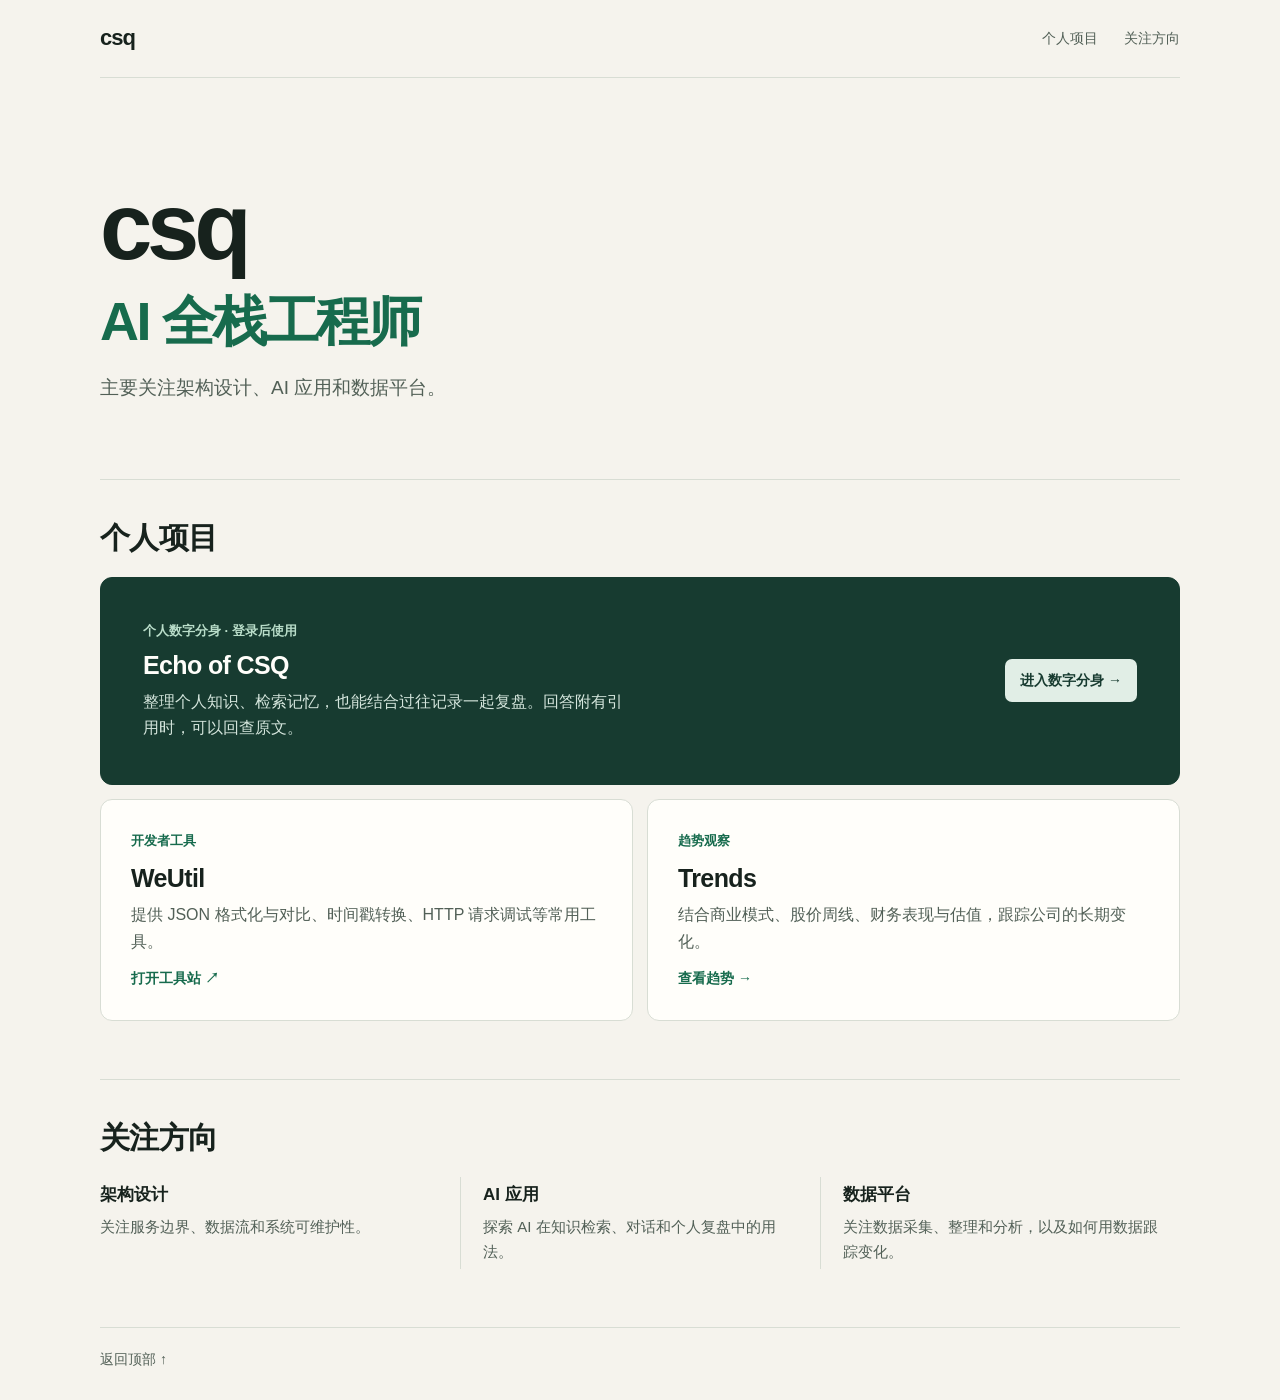
==== web/index.html @ 6b83859b "feat: redesign personal homepage and project navigation" ====
<!DOCTYPE html>
<html lang="zh-CN">
<head>
<meta charset="UTF-8">
<meta name="viewport" content="width=device-width, initial-scale=1">
<meta name="description" content="csq 的个人主页。AI 全栈工程师，主要关注架构设计、AI 应用和数据平台。">
<title>csq · AI 全栈工程师</title>
<link rel="canonical" href="https://iamcsq.top/">
<link rel="icon" type="image/png" sizes="64x64" href="/favicon.png">
<style>
:root {
  color-scheme: light;
  --background: #f5f3ed;
  --paper: #fffefa;
  --ink: #17221d;
  --muted: #526057;
  --border: #d8ddd4;
  --accent: #176b4d;
  --soft: #e1eee6;
  --featured: #173b30;
}
* { box-sizing: border-box; }
html { scroll-behavior: smooth; }
body {
  margin: 0;
  background: var(--background);
  color: var(--ink);
  font: 16px/1.65 -apple-system, BlinkMacSystemFont, "PingFang SC", "Microsoft YaHei", sans-serif;
  -webkit-font-smoothing: antialiased;
}
h1, h2, h3, p { margin: 0; }
a { color: inherit; }
a:focus-visible { outline: 3px solid #43856a; outline-offset: 4px; }
.wrap { width: min(1080px, calc(100% - 64px)); margin-inline: auto; }
.site-header {
  display: flex;
  justify-content: space-between;
  align-items: center;
  gap: 20px;
  min-height: 78px;
  border-bottom: 1px solid var(--border);
}
.wordmark {
  font-size: 22px;
  font-weight: 750;
  letter-spacing: -.045em;
  text-decoration: none;
}
.site-nav { display: flex; gap: 26px; }
.site-nav a, .footer a {
  color: var(--muted);
  font-size: 14px;
  text-decoration: none;
}
.site-nav a:hover, .footer a:hover { color: var(--accent); text-decoration: underline; }
.hero { padding: clamp(48px, 7.5vw, 98px) 0 clamp(44px, 6vw, 76px); }
.hero h1 {
  font-size: clamp(40px, 8vw, 94px);
  line-height: 1.12;
  font-weight: 750;
  letter-spacing: -.055em;
}
.hero h1 span {
  display: block;
  margin-top: 12px;
  color: var(--accent);
  font-size: clamp(26px, 4.9vw, 54px);
  letter-spacing: -.045em;
}
.intro {
  margin-top: 20px;
  max-width: 54ch;
  color: var(--muted);
  font-size: clamp(16px, 2vw, 19px);
}
.section {
  padding: 38px 0 58px;
  border-top: 1px solid var(--border);
  scroll-margin-top: 20px;
}
.section h2 {
  margin-bottom: 20px;
  font-size: clamp(23px, 3vw, 30px);
  line-height: 1.3;
  letter-spacing: -.025em;
}
.project-grid {
  display: grid;
  grid-template-columns: repeat(2, minmax(0, 1fr));
  gap: 14px;
  margin: 0;
  padding: 0;
  list-style: none;
}
.project-grid > li:first-child { grid-column: 1 / -1; }
.project {
  display: flex;
  flex-direction: column;
  align-items: flex-start;
  gap: 12px;
  height: 100%;
  padding: clamp(19px, 3vw, 30px);
  background: var(--paper);
  border: 1px solid var(--border);
  border-radius: 12px;
  text-decoration: none;
  transition: border-color .18s, background-color .18s;
}
.project:hover { border-color: #80a792; background: #f1f7f2; }
.project.featured {
  display: grid;
  grid-template-columns: minmax(0, 1fr) auto;
  align-items: center;
  gap: 20px 36px;
  padding: clamp(22px, 4vw, 42px);
  background: var(--featured);
  border-color: var(--featured);
  color: var(--paper);
}
.featured:hover { background: #214b3d; }
.project h3 {
  font-size: clamp(19px, 2.5vw, 25px);
  line-height: 1.25;
  letter-spacing: -.025em;
}
.project p { max-width: 54ch; margin-top: 8px; color: var(--muted); }
.featured p { color: #d4e5dc; }
.project-type { font-size: 13px; font-weight: 600; color: var(--accent); }
.featured .project-type { display: block; margin-bottom: 8px; color: #b9ddc9; }
.project-link { margin-top: auto; font-size: 14px; font-weight: 650; color: var(--accent); }
.project:hover .project-link { text-decoration: underline; text-underline-offset: 4px; }
.featured .project-link {
  margin: 0;
  padding: 10px 15px;
  border-radius: 7px;
  background: var(--soft);
  color: var(--featured);
  white-space: nowrap;
}
.focus-grid {
  display: grid;
  grid-template-columns: repeat(3, minmax(0, 1fr));
  margin: 0;
  padding: 0;
  list-style: none;
}
.focus-grid li { padding: 4px 22px; border-left: 1px solid var(--border); }
.focus-grid li:first-child { padding-left: 0; border-left: 0; }
.focus-grid h3 { font-size: 17px; font-weight: 650; }
.focus-grid p { margin-top: 6px; color: var(--muted); font-size: 15px; }
.footer { padding: 18px 0 28px; border-top: 1px solid var(--border); }
@media (max-width: 640px) {
  .wrap { width: calc(100% - 36px); }
  .site-header { min-height: 64px; }
  .site-nav { gap: 16px; }
  .section { padding: 28px 0 38px; }
  .project-grid, .project.featured, .focus-grid { grid-template-columns: 1fr; }
  .featured .project-link { justify-self: start; }
  .focus-grid li, .focus-grid li:first-child { padding: 12px 0; border-left: 0; }
  .focus-grid li + li { border-top: 1px solid var(--border); }
}
@media (prefers-reduced-motion: reduce) {
  html { scroll-behavior: auto; }
  .project { transition: none; }
}
</style>
</head>
<body id="top">
<div class="wrap">
  <header class="site-header">
    <a class="wordmark" href="/" aria-label="csq 的个人主页">csq</a>
    <nav class="site-nav" aria-label="主导航">
      <a href="#projects">个人项目</a>
      <a href="#focus">关注方向</a>
    </nav>
  </header>

  <main>
    <section class="hero" aria-labelledby="hero-title">
      <h1 id="hero-title">csq <span>AI 全栈工程师</span></h1>
      <p class="intro">主要关注架构设计、AI 应用和数据平台。</p>
    </section>

    <section class="section" id="projects" aria-labelledby="projects-title">
      <h2 id="projects-title">个人项目</h2>
      <ul class="project-grid">
        <li>
          <a class="project featured" href="/twin/">
            <div>
              <span class="project-type">个人数字分身 · 登录后使用</span>
              <h3>Echo of CSQ</h3>
              <p>整理个人知识、检索记忆，也能结合过往记录一起复盘。回答附有引用时，可以回查原文。</p>
            </div>
            <span class="project-link">进入数字分身 <span aria-hidden="true">→</span></span>
          </a>
        </li>
        <li>
          <a class="project" href="https://weutil.top/" target="_blank" rel="noopener noreferrer">
            <span class="project-type">开发者工具</span>
            <div>
              <h3>WeUtil</h3>
              <p>提供 JSON 格式化与对比、时间戳转换、HTTP 请求调试等常用工具。</p>
            </div>
            <span class="project-link">打开工具站 <span aria-hidden="true">↗</span></span>
          </a>
        </li>
        <li>
          <a class="project" href="/trends/">
            <span class="project-type">趋势观察</span>
            <div>
              <h3>Trends</h3>
              <p>结合商业模式、股价周线、财务表现与估值，跟踪公司的长期变化。</p>
            </div>
            <span class="project-link">查看趋势 <span aria-hidden="true">→</span></span>
          </a>
        </li>
      </ul>
    </section>

    <section class="section" id="focus" aria-labelledby="focus-title">
      <h2 id="focus-title">关注方向</h2>
      <ul class="focus-grid">
        <li>
          <h3>架构设计</h3>
          <p>关注服务边界、数据流和系统可维护性。</p>
        </li>
        <li>
          <h3>AI 应用</h3>
          <p>探索 AI 在知识检索、对话和个人复盘中的用法。</p>
        </li>
        <li>
          <h3>数据平台</h3>
          <p>关注数据采集、整理和分析，以及如何用数据跟踪变化。</p>
        </li>
      </ul>
    </section>
  </main>

  <footer class="footer">
    <a href="#top">返回顶部 <span aria-hidden="true">↑</span></a>
  </footer>
</div>
</body>
</html>
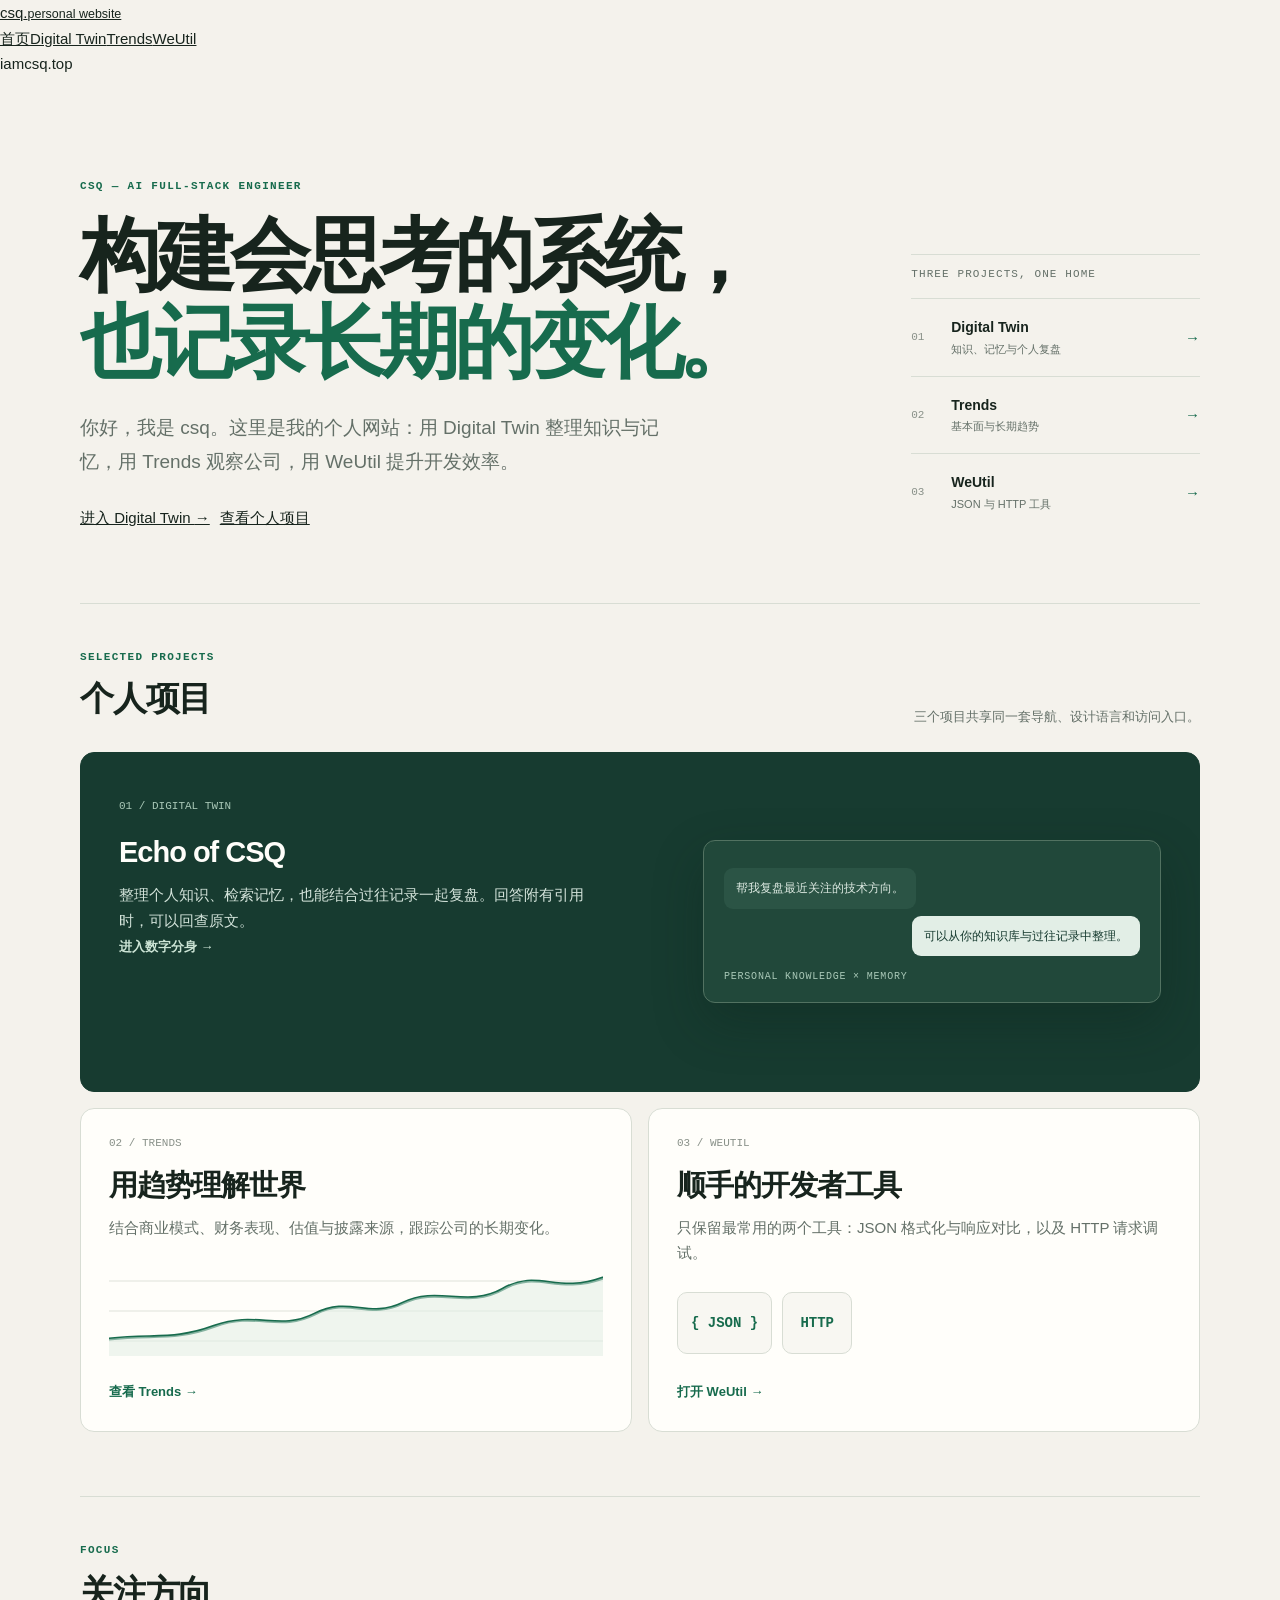
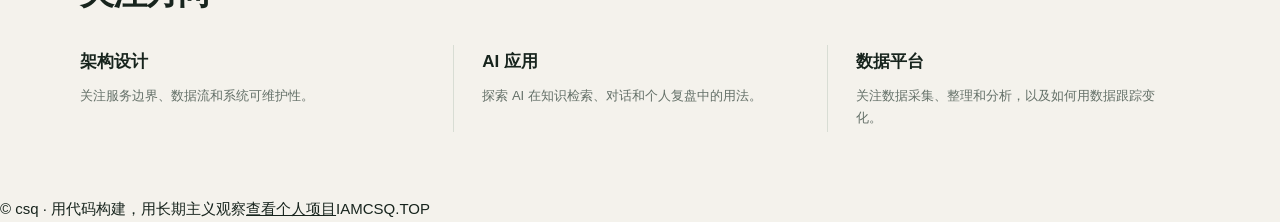
==== commit 8a14ceea: "feat: integrate personal portal and tool proxy" ====
--- a/web/index.html
+++ b/web/index.html
@@ -3,242 +3,66 @@
 <head>
 <meta charset="UTF-8">
 <meta name="viewport" content="width=device-width, initial-scale=1">
-<meta name="description" content="csq 的个人主页。AI 全栈工程师，主要关注架构设计、AI 应用和数据平台。">
+<meta name="description" content="csq 的个人网站。AI 全栈工程师，关注架构设计、AI 应用和数据平台；汇集 Digital Twin、Trends 与 WeUtil。">
 <title>csq · AI 全栈工程师</title>
 <link rel="canonical" href="https://iamcsq.top/">
 <link rel="icon" type="image/png" sizes="64x64" href="/favicon.png">
+<link rel="stylesheet" href="/assets/site.css">
 <style>
-:root {
-  color-scheme: light;
-  --background: #f5f3ed;
-  --paper: #fffefa;
-  --ink: #17221d;
-  --muted: #526057;
-  --border: #d8ddd4;
-  --accent: #176b4d;
-  --soft: #e1eee6;
-  --featured: #173b30;
-}
-* { box-sizing: border-box; }
-html { scroll-behavior: smooth; }
-body {
-  margin: 0;
-  background: var(--background);
-  color: var(--ink);
-  font: 16px/1.65 -apple-system, BlinkMacSystemFont, "PingFang SC", "Microsoft YaHei", sans-serif;
-  -webkit-font-smoothing: antialiased;
-}
-h1, h2, h3, p { margin: 0; }
-a { color: inherit; }
-a:focus-visible { outline: 3px solid #43856a; outline-offset: 4px; }
-.wrap { width: min(1080px, calc(100% - 64px)); margin-inline: auto; }
-.site-header {
-  display: flex;
-  justify-content: space-between;
-  align-items: center;
-  gap: 20px;
-  min-height: 78px;
-  border-bottom: 1px solid var(--border);
-}
-.wordmark {
-  font-size: 22px;
-  font-weight: 750;
-  letter-spacing: -.045em;
-  text-decoration: none;
-}
-.site-nav { display: flex; gap: 26px; }
-.site-nav a, .footer a {
-  color: var(--muted);
-  font-size: 14px;
-  text-decoration: none;
-}
-.site-nav a:hover, .footer a:hover { color: var(--accent); text-decoration: underline; }
-.hero { padding: clamp(48px, 7.5vw, 98px) 0 clamp(44px, 6vw, 76px); }
-.hero h1 {
-  font-size: clamp(40px, 8vw, 94px);
-  line-height: 1.12;
-  font-weight: 750;
-  letter-spacing: -.055em;
-}
-.hero h1 span {
-  display: block;
-  margin-top: 12px;
-  color: var(--accent);
-  font-size: clamp(26px, 4.9vw, 54px);
-  letter-spacing: -.045em;
-}
-.intro {
-  margin-top: 20px;
-  max-width: 54ch;
-  color: var(--muted);
-  font-size: clamp(16px, 2vw, 19px);
-}
-.section {
-  padding: 38px 0 58px;
-  border-top: 1px solid var(--border);
-  scroll-margin-top: 20px;
-}
-.section h2 {
-  margin-bottom: 20px;
-  font-size: clamp(23px, 3vw, 30px);
-  line-height: 1.3;
-  letter-spacing: -.025em;
-}
-.project-grid {
-  display: grid;
-  grid-template-columns: repeat(2, minmax(0, 1fr));
-  gap: 14px;
-  margin: 0;
-  padding: 0;
-  list-style: none;
-}
-.project-grid > li:first-child { grid-column: 1 / -1; }
-.project {
-  display: flex;
-  flex-direction: column;
-  align-items: flex-start;
-  gap: 12px;
-  height: 100%;
-  padding: clamp(19px, 3vw, 30px);
-  background: var(--paper);
-  border: 1px solid var(--border);
-  border-radius: 12px;
-  text-decoration: none;
-  transition: border-color .18s, background-color .18s;
-}
-.project:hover { border-color: #80a792; background: #f1f7f2; }
-.project.featured {
-  display: grid;
-  grid-template-columns: minmax(0, 1fr) auto;
-  align-items: center;
-  gap: 20px 36px;
-  padding: clamp(22px, 4vw, 42px);
-  background: var(--featured);
-  border-color: var(--featured);
-  color: var(--paper);
-}
-.featured:hover { background: #214b3d; }
-.project h3 {
-  font-size: clamp(19px, 2.5vw, 25px);
-  line-height: 1.25;
-  letter-spacing: -.025em;
-}
-.project p { max-width: 54ch; margin-top: 8px; color: var(--muted); }
-.featured p { color: #d4e5dc; }
-.project-type { font-size: 13px; font-weight: 600; color: var(--accent); }
-.featured .project-type { display: block; margin-bottom: 8px; color: #b9ddc9; }
-.project-link { margin-top: auto; font-size: 14px; font-weight: 650; color: var(--accent); }
-.project:hover .project-link { text-decoration: underline; text-underline-offset: 4px; }
-.featured .project-link {
-  margin: 0;
-  padding: 10px 15px;
-  border-radius: 7px;
-  background: var(--soft);
-  color: var(--featured);
-  white-space: nowrap;
-}
-.focus-grid {
-  display: grid;
-  grid-template-columns: repeat(3, minmax(0, 1fr));
-  margin: 0;
-  padding: 0;
-  list-style: none;
-}
-.focus-grid li { padding: 4px 22px; border-left: 1px solid var(--border); }
-.focus-grid li:first-child { padding-left: 0; border-left: 0; }
-.focus-grid h3 { font-size: 17px; font-weight: 650; }
-.focus-grid p { margin-top: 6px; color: var(--muted); font-size: 15px; }
-.footer { padding: 18px 0 28px; border-top: 1px solid var(--border); }
-@media (max-width: 640px) {
-  .wrap { width: calc(100% - 36px); }
-  .site-header { min-height: 64px; }
-  .site-nav { gap: 16px; }
-  .section { padding: 28px 0 38px; }
-  .project-grid, .project.featured, .focus-grid { grid-template-columns: 1fr; }
-  .featured .project-link { justify-self: start; }
-  .focus-grid li, .focus-grid li:first-child { padding: 12px 0; border-left: 0; }
-  .focus-grid li + li { border-top: 1px solid var(--border); }
-}
-@media (prefers-reduced-motion: reduce) {
-  html { scroll-behavior: auto; }
-  .project { transition: none; }
-}
+:root{--bg:#f4f2ec;--paper:#fffefa;--ink:#17241d;--muted:#647068;--faint:#899189;--line:#d8ddd4;--accent:#176b4d;--soft:#e2eee6;--forest:#173b30;--forest-hover:#214b3d;--mono:"SFMono-Regular",Consolas,"Liberation Mono",monospace;}
+*{box-sizing:border-box}html{scroll-behavior:smooth}body{margin:0;background:var(--bg);color:var(--ink);font:15px/1.7 -apple-system,BlinkMacSystemFont,"Segoe UI","PingFang SC","Microsoft YaHei",sans-serif;-webkit-font-smoothing:antialiased}h1,h2,h3,p{margin:0}a{color:inherit}.wrap{width:min(1120px,calc(100% - 64px));margin-inline:auto}.hero{display:grid;grid-template-columns:minmax(0,1.45fr) minmax(270px,.55fr);gap:70px;align-items:end;padding:clamp(58px,8vw,104px) 0 72px}.eyebrow{color:var(--accent);font:650 11px/1.4 var(--mono);letter-spacing:.12em;text-transform:uppercase}.hero h1{max-width:790px;margin-top:18px;font-size:clamp(45px,6.6vw,80px);line-height:1.09;font-weight:760;letter-spacing:-.065em}.hero h1 span{color:var(--accent)}.intro{max-width:590px;margin-top:24px;color:var(--muted);font-size:clamp(16px,2vw,19px);line-height:1.8}.actions{display:flex;flex-wrap:wrap;gap:10px;margin-top:26px}.hero-index{border-top:1px solid var(--line)}.hero-index-title{padding:13px 0 18px;color:var(--muted);font:11px var(--mono);letter-spacing:.1em}.hero-index a{display:grid;grid-template-columns:30px 1fr auto;gap:10px;align-items:center;padding:17px 0;border-top:1px solid var(--line);text-decoration:none}.hero-index a:hover .index-name{color:var(--accent)}.index-no{color:var(--faint);font:11px var(--mono)}.index-name{font-size:14px;font-weight:680}.index-meta{display:block;color:var(--muted);font-size:11px;font-weight:400}.index-arrow{color:var(--accent)}.section{padding:46px 0 64px;border-top:1px solid var(--line)}.section-heading{display:flex;align-items:end;justify-content:space-between;gap:20px;margin-bottom:24px}.section-heading h2{margin-top:5px;font-size:clamp(25px,3vw,34px);letter-spacing:-.035em}.section-heading>p{max-width:440px;color:var(--muted);font-size:13px}.project-grid{display:grid;grid-template-columns:repeat(2,minmax(0,1fr));gap:16px}.project-card{position:relative;display:flex;flex-direction:column;min-height:315px;padding:28px;overflow:hidden;border:1px solid var(--line);border-radius:14px;background:var(--paper);text-decoration:none;transition:border-color .18s,transform .18s}.project-card:hover{border-color:#8ead99;transform:translateY(-2px)}.project-card.featured{grid-column:1/-1;min-height:340px;display:grid;grid-template-columns:1fr .85fr;gap:45px;padding:38px;color:var(--paper);border-color:var(--forest);background:var(--forest)}.project-card.featured:hover{border-color:#4f7d68}.project-number{color:var(--faint);font:11px var(--mono)}.featured .project-number{color:#a9c8b7}.project-card h3{margin-top:19px;font-size:29px;line-height:1.2;letter-spacing:-.035em}.project-card p{max-width:490px;margin-top:12px;color:var(--muted)}.featured p{color:#d3e3da}.text-link{margin-top:auto;padding-top:25px;color:var(--accent);font-size:13px;font-weight:650}.project-card:hover .text-link{text-decoration:underline;text-underline-offset:4px}.featured .text-link{color:#cce4d5}.chat-teaser{align-self:center;padding:20px;border:1px solid #527261;border-radius:12px;background:#21483a;box-shadow:0 20px 50px #0d251c55}.teaser-line{width:fit-content;max-width:95%;margin:7px 0;padding:10px 12px;border-radius:9px;color:#dce9e1;background:#2b5445;font-size:12px}.teaser-line.answer{margin-left:auto;color:var(--forest);background:#e2eee6}.teaser-caption{margin-top:15px;color:#a9c8b7;font:10px var(--mono);letter-spacing:.08em}.mini-chart{height:90px;margin-top:26px}.mini-chart svg{width:100%;height:100%}.tool-glyphs{display:flex;gap:10px;margin-top:26px}.tool-glyphs span{display:grid;place-items:center;min-width:70px;height:62px;padding:0 13px;border:1px solid var(--line);border-radius:10px;color:var(--accent);background:#f8f7f2;font:650 14px var(--mono)}.focus-grid{display:grid;grid-template-columns:repeat(3,minmax(0,1fr))}.focus-item{padding:3px 28px;border-left:1px solid var(--line)}.focus-item:first-child{padding-left:0;border-left:0}.focus-item h3{font-size:17px}.focus-item p{margin-top:8px;color:var(--muted);font-size:13px}a:focus-visible{outline:3px solid #60987f;outline-offset:3px}
+@media(max-width:920px){.hero{grid-template-columns:1fr;gap:42px}.hero-index{max-width:540px}}
+@media(max-width:680px){.wrap{width:calc(100% - 34px)}.hero{padding:54px 0 48px}.hero h1{font-size:clamp(42px,13vw,62px)}.section{padding:34px 0 44px}.section-heading{align-items:flex-start;flex-direction:column}.project-grid,.project-card.featured,.focus-grid{grid-template-columns:1fr}.project-card.featured{gap:25px;padding:27px}.project-card{min-height:285px;padding:24px}.focus-item,.focus-item:first-child{padding:17px 0;border-top:1px solid var(--line);border-left:0}}
+@media(prefers-reduced-motion:reduce){html{scroll-behavior:auto}.project-card{transition:none}}
 </style>
 </head>
-<body id="top">
-<div class="wrap">
-  <header class="site-header">
-    <a class="wordmark" href="/" aria-label="csq 的个人主页">csq</a>
-    <nav class="site-nav" aria-label="主导航">
-      <a href="#projects">个人项目</a>
-      <a href="#focus">关注方向</a>
-    </nav>
-  </header>
-
-  <main>
+<body>
+<header class="site-header">
+  <div class="site-wrap site-header-inner">
+    <a class="site-wordmark" href="/" aria-label="csq 个人网站首页">csq<span>.</span><small>personal website</small></a>
+    <nav class="site-nav" aria-label="全站主导航">
+      <a class="active" href="/" aria-current="page">首页</a><a href="/twin/">Digital Twin</a><a href="/trends/">Trends</a><a href="/tools/">WeUtil</a>
+    </nav><span class="site-domain">iamcsq.top</span>
+  </div>
+</header>
+<main>
+  <div class="wrap">
     <section class="hero" aria-labelledby="hero-title">
-      <h1 id="hero-title">csq <span>AI 全栈工程师</span></h1>
-      <p class="intro">主要关注架构设计、AI 应用和数据平台。</p>
+      <div>
+        <div class="eyebrow">CSQ — AI FULL-STACK ENGINEER</div>
+        <h1 id="hero-title">构建会思考的系统，<br><span>也记录长期的变化。</span></h1>
+        <p class="intro">你好，我是 csq。这里是我的个人网站：用 Digital Twin 整理知识与记忆，用 Trends 观察公司，用 WeUtil 提升开发效率。</p>
+        <div class="actions"><a class="site-button" href="/twin/">进入 Digital Twin <span aria-hidden="true">→</span></a><a class="site-button secondary" href="#projects">查看个人项目</a></div>
+      </div>
+      <aside class="hero-index" aria-label="项目索引">
+        <div class="hero-index-title">THREE PROJECTS, ONE HOME</div>
+        <a href="/twin/"><span class="index-no">01</span><span class="index-name">Digital Twin<span class="index-meta">知识、记忆与个人复盘</span></span><span class="index-arrow">→</span></a>
+        <a href="/trends/"><span class="index-no">02</span><span class="index-name">Trends<span class="index-meta">基本面与长期趋势</span></span><span class="index-arrow">→</span></a>
+        <a href="/tools/"><span class="index-no">03</span><span class="index-name">WeUtil<span class="index-meta">JSON 与 HTTP 工具</span></span><span class="index-arrow">→</span></a>
+      </aside>
     </section>
-
     <section class="section" id="projects" aria-labelledby="projects-title">
-      <h2 id="projects-title">个人项目</h2>
-      <ul class="project-grid">
-        <li>
-          <a class="project featured" href="/twin/">
-            <div>
-              <span class="project-type">个人数字分身 · 登录后使用</span>
-              <h3>Echo of CSQ</h3>
-              <p>整理个人知识、检索记忆，也能结合过往记录一起复盘。回答附有引用时，可以回查原文。</p>
-            </div>
-            <span class="project-link">进入数字分身 <span aria-hidden="true">→</span></span>
-          </a>
-        </li>
-        <li>
-          <a class="project" href="https://weutil.top/" target="_blank" rel="noopener noreferrer">
-            <span class="project-type">开发者工具</span>
-            <div>
-              <h3>WeUtil</h3>
-              <p>提供 JSON 格式化与对比、时间戳转换、HTTP 请求调试等常用工具。</p>
-            </div>
-            <span class="project-link">打开工具站 <span aria-hidden="true">↗</span></span>
-          </a>
-        </li>
-        <li>
-          <a class="project" href="/trends/">
-            <span class="project-type">趋势观察</span>
-            <div>
-              <h3>Trends</h3>
-              <p>结合商业模式、股价周线、财务表现与估值，跟踪公司的长期变化。</p>
-            </div>
-            <span class="project-link">查看趋势 <span aria-hidden="true">→</span></span>
-          </a>
-        </li>
-      </ul>
+      <div class="section-heading"><div><div class="eyebrow">SELECTED PROJECTS</div><h2 id="projects-title">个人项目</h2></div><p>三个项目共享同一套导航、设计语言和访问入口。</p></div>
+      <div class="project-grid">
+        <a class="project-card featured" href="/twin/">
+          <div><span class="project-number">01 / DIGITAL TWIN</span><h3>Echo of CSQ</h3><p>整理个人知识、检索记忆，也能结合过往记录一起复盘。回答附有引用时，可以回查原文。</p><span class="text-link">进入数字分身 →</span></div>
+          <div class="chat-teaser" aria-hidden="true"><div class="teaser-line">帮我复盘最近关注的技术方向。</div><div class="teaser-line answer">可以从你的知识库与过往记录中整理。</div><div class="teaser-caption">PERSONAL KNOWLEDGE × MEMORY</div></div>
+        </a>
+        <a class="project-card" href="/trends/">
+          <span class="project-number">02 / TRENDS</span><h3>用趋势理解世界</h3><p>结合商业模式、财务表现、估值与披露来源，跟踪公司的长期变化。</p>
+          <div class="mini-chart" aria-hidden="true"><svg viewBox="0 0 420 90" preserveAspectRatio="none"><path d="M0 75H420M0 45H420M0 15H420" stroke="#e0e4dc"/><path d="M0 73C40 68 55 75 90 60S145 66 175 48 220 54 250 37 305 43 335 23 380 29 420 12" fill="none" stroke="#176b4d" stroke-width="3" stroke-linecap="round"/><path d="M0 73C40 68 55 75 90 60S145 66 175 48 220 54 250 37 305 43 335 23 380 29 420 12V90H0Z" fill="#e2eee6" opacity=".55"/></svg></div><span class="text-link">查看 Trends →</span>
+        </a>
+        <a class="project-card" href="/tools/">
+          <span class="project-number">03 / WEUTIL</span><h3>顺手的开发者工具</h3><p>只保留最常用的两个工具：JSON 格式化与响应对比，以及 HTTP 请求调试。</p><div class="tool-glyphs" aria-hidden="true"><span>{ JSON }</span><span>HTTP</span></div><span class="text-link">打开 WeUtil →</span>
+        </a>
+      </div>
     </section>
-
-    <section class="section" id="focus" aria-labelledby="focus-title">
-      <h2 id="focus-title">关注方向</h2>
-      <ul class="focus-grid">
-        <li>
-          <h3>架构设计</h3>
-          <p>关注服务边界、数据流和系统可维护性。</p>
-        </li>
-        <li>
-          <h3>AI 应用</h3>
-          <p>探索 AI 在知识检索、对话和个人复盘中的用法。</p>
-        </li>
-        <li>
-          <h3>数据平台</h3>
-          <p>关注数据采集、整理和分析，以及如何用数据跟踪变化。</p>
-        </li>
-      </ul>
+    <section class="section" aria-labelledby="focus-title">
+      <div class="section-heading"><div><div class="eyebrow">FOCUS</div><h2 id="focus-title">关注方向</h2></div></div>
+      <div class="focus-grid"><div class="focus-item"><h3>架构设计</h3><p>关注服务边界、数据流和系统可维护性。</p></div><div class="focus-item"><h3>AI 应用</h3><p>探索 AI 在知识检索、对话和个人复盘中的用法。</p></div><div class="focus-item"><h3>数据平台</h3><p>关注数据采集、整理和分析，以及如何用数据跟踪变化。</p></div></div>
     </section>
-  </main>
-
-  <footer class="footer">
-    <a href="#top">返回顶部 <span aria-hidden="true">↑</span></a>
-  </footer>
-</div>
+  </div>
+</main>
+<footer class="site-footer"><div class="site-wrap site-footer-inner"><span>© csq · 用代码构建，用长期主义观察</span><a href="#projects">查看个人项目</a><span class="site-footer-meta">IAMCSQ.TOP</span></div></footer>
 </body>
 </html>
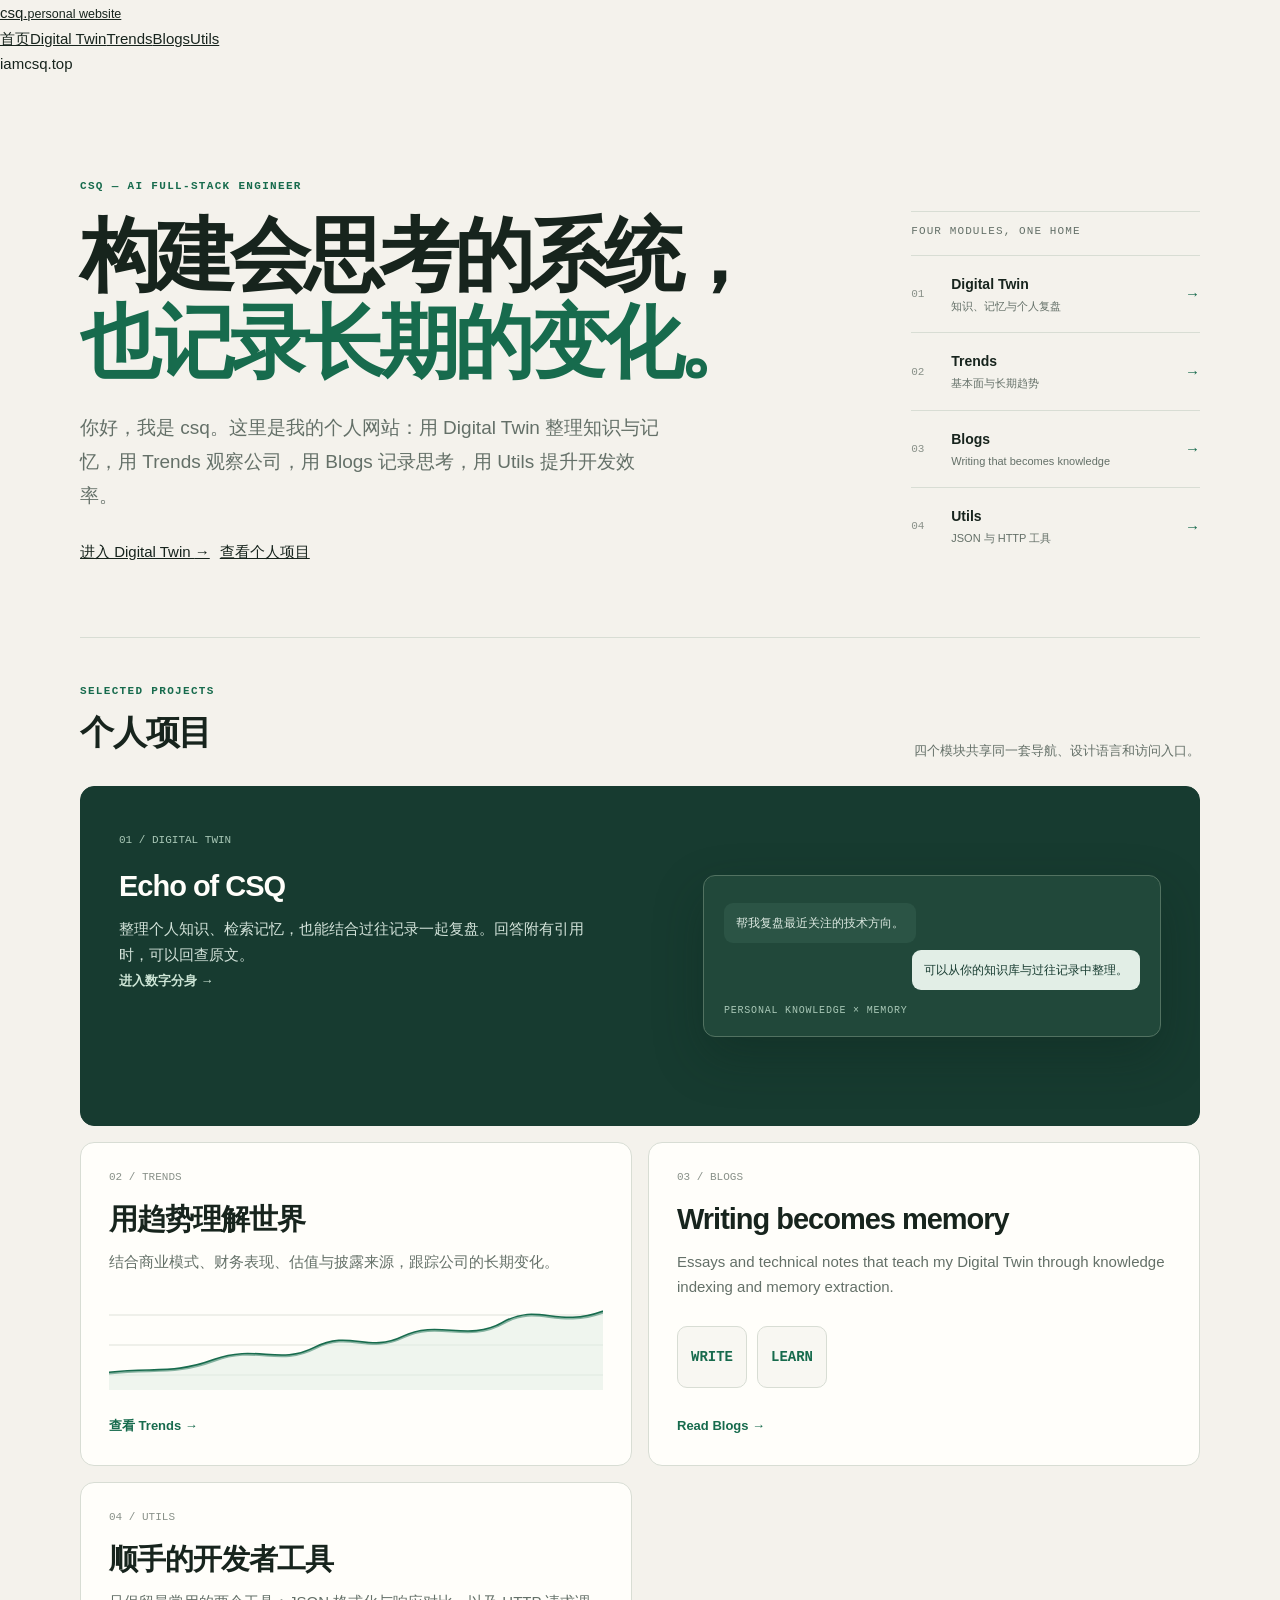
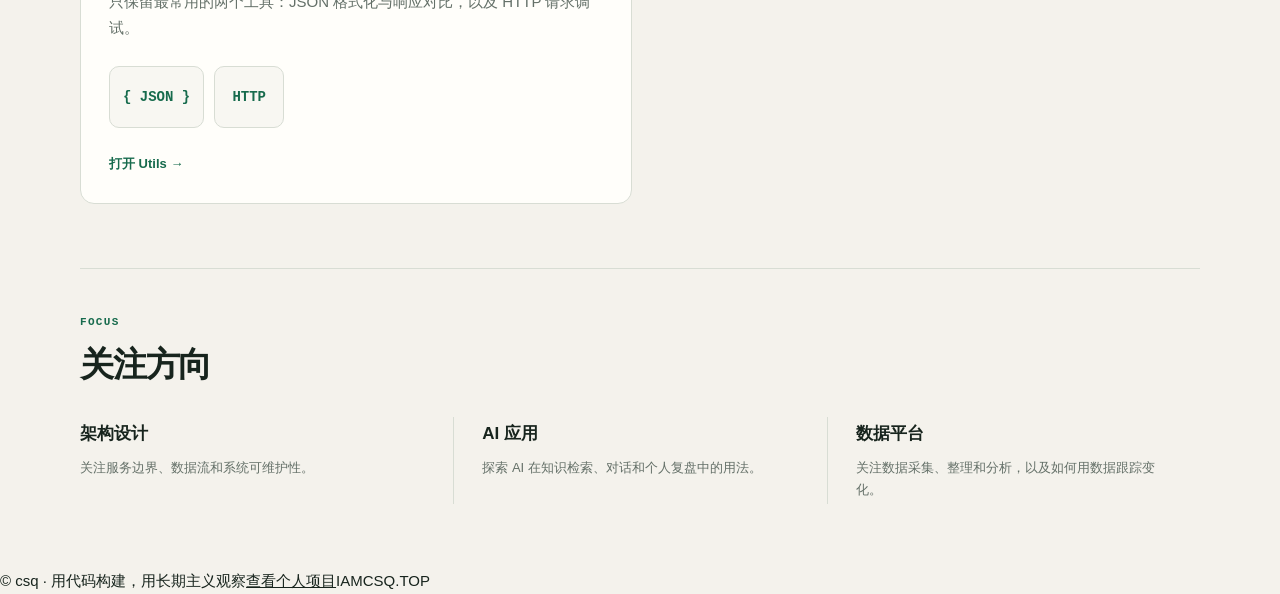
==== commit ae221fec: "feat: Markdown blogs with images, Feishu import, editing and TOC - render posts with vendored marked" ====
--- a/web/index.html
+++ b/web/index.html
@@ -1,13 +1,14 @@
 <!DOCTYPE html>
-<html lang="zh-CN">
+<html lang="en">
 <head>
 <meta charset="UTF-8">
 <meta name="viewport" content="width=device-width, initial-scale=1">
-<meta name="description" content="csq 的个人网站。AI 全栈工程师，关注架构设计、AI 应用和数据平台；汇集 Digital Twin、Trends 与 WeUtil。">
-<title>csq · AI 全栈工程师</title>
+<meta name="description" content="csq’s personal website: Digital Twin, Trends, Blogs and focused developer utilities.">
+<title>csq · AI Full-stack Engineer</title>
 <link rel="canonical" href="https://iamcsq.top/">
 <link rel="icon" type="image/png" sizes="64x64" href="/favicon.png">
 <link rel="stylesheet" href="/assets/site.css">
+<script defer src="/assets/site.js"></script>
 <style>
 :root{--bg:#f4f2ec;--paper:#fffefa;--ink:#17241d;--muted:#647068;--faint:#899189;--line:#d8ddd4;--accent:#176b4d;--soft:#e2eee6;--forest:#173b30;--forest-hover:#214b3d;--mono:"SFMono-Regular",Consolas,"Liberation Mono",monospace;}
 *{box-sizing:border-box}html{scroll-behavior:smooth}body{margin:0;background:var(--bg);color:var(--ink);font:15px/1.7 -apple-system,BlinkMacSystemFont,"Segoe UI","PingFang SC","Microsoft YaHei",sans-serif;-webkit-font-smoothing:antialiased}h1,h2,h3,p{margin:0}a{color:inherit}.wrap{width:min(1120px,calc(100% - 64px));margin-inline:auto}.hero{display:grid;grid-template-columns:minmax(0,1.45fr) minmax(270px,.55fr);gap:70px;align-items:end;padding:clamp(58px,8vw,104px) 0 72px}.eyebrow{color:var(--accent);font:650 11px/1.4 var(--mono);letter-spacing:.12em;text-transform:uppercase}.hero h1{max-width:790px;margin-top:18px;font-size:clamp(45px,6.6vw,80px);line-height:1.09;font-weight:760;letter-spacing:-.065em}.hero h1 span{color:var(--accent)}.intro{max-width:590px;margin-top:24px;color:var(--muted);font-size:clamp(16px,2vw,19px);line-height:1.8}.actions{display:flex;flex-wrap:wrap;gap:10px;margin-top:26px}.hero-index{border-top:1px solid var(--line)}.hero-index-title{padding:13px 0 18px;color:var(--muted);font:11px var(--mono);letter-spacing:.1em}.hero-index a{display:grid;grid-template-columns:30px 1fr auto;gap:10px;align-items:center;padding:17px 0;border-top:1px solid var(--line);text-decoration:none}.hero-index a:hover .index-name{color:var(--accent)}.index-no{color:var(--faint);font:11px var(--mono)}.index-name{font-size:14px;font-weight:680}.index-meta{display:block;color:var(--muted);font-size:11px;font-weight:400}.index-arrow{color:var(--accent)}.section{padding:46px 0 64px;border-top:1px solid var(--line)}.section-heading{display:flex;align-items:end;justify-content:space-between;gap:20px;margin-bottom:24px}.section-heading h2{margin-top:5px;font-size:clamp(25px,3vw,34px);letter-spacing:-.035em}.section-heading>p{max-width:440px;color:var(--muted);font-size:13px}.project-grid{display:grid;grid-template-columns:repeat(2,minmax(0,1fr));gap:16px}.project-card{position:relative;display:flex;flex-direction:column;min-height:315px;padding:28px;overflow:hidden;border:1px solid var(--line);border-radius:14px;background:var(--paper);text-decoration:none;transition:border-color .18s,transform .18s}.project-card:hover{border-color:#8ead99;transform:translateY(-2px)}.project-card.featured{grid-column:1/-1;min-height:340px;display:grid;grid-template-columns:1fr .85fr;gap:45px;padding:38px;color:var(--paper);border-color:var(--forest);background:var(--forest)}.project-card.featured:hover{border-color:#4f7d68}.project-number{color:var(--faint);font:11px var(--mono)}.featured .project-number{color:#a9c8b7}.project-card h3{margin-top:19px;font-size:29px;line-height:1.2;letter-spacing:-.035em}.project-card p{max-width:490px;margin-top:12px;color:var(--muted)}.featured p{color:#d3e3da}.text-link{margin-top:auto;padding-top:25px;color:var(--accent);font-size:13px;font-weight:650}.project-card:hover .text-link{text-decoration:underline;text-underline-offset:4px}.featured .text-link{color:#cce4d5}.chat-teaser{align-self:center;padding:20px;border:1px solid #527261;border-radius:12px;background:#21483a;box-shadow:0 20px 50px #0d251c55}.teaser-line{width:fit-content;max-width:95%;margin:7px 0;padding:10px 12px;border-radius:9px;color:#dce9e1;background:#2b5445;font-size:12px}.teaser-line.answer{margin-left:auto;color:var(--forest);background:#e2eee6}.teaser-caption{margin-top:15px;color:#a9c8b7;font:10px var(--mono);letter-spacing:.08em}.mini-chart{height:90px;margin-top:26px}.mini-chart svg{width:100%;height:100%}.tool-glyphs{display:flex;gap:10px;margin-top:26px}.tool-glyphs span{display:grid;place-items:center;min-width:70px;height:62px;padding:0 13px;border:1px solid var(--line);border-radius:10px;color:var(--accent);background:#f8f7f2;font:650 14px var(--mono)}.focus-grid{display:grid;grid-template-columns:repeat(3,minmax(0,1fr))}.focus-item{padding:3px 28px;border-left:1px solid var(--line)}.focus-item:first-child{padding-left:0;border-left:0}.focus-item h3{font-size:17px}.focus-item p{margin-top:8px;color:var(--muted);font-size:13px}a:focus-visible{outline:3px solid #60987f;outline-offset:3px}
@@ -21,7 +22,7 @@
   <div class="site-wrap site-header-inner">
     <a class="site-wordmark" href="/" aria-label="csq 个人网站首页">csq<span>.</span><small>personal website</small></a>
     <nav class="site-nav" aria-label="全站主导航">
-      <a class="active" href="/" aria-current="page">首页</a><a href="/twin/">Digital Twin</a><a href="/trends/">Trends</a><a href="/tools/">WeUtil</a>
+      <a class="active" href="/" aria-current="page">首页</a><a href="/twin/">Digital Twin</a><a href="/trends/">Trends</a><a href="/blogs/">Blogs</a><a href="/utils/">Utils</a>
     </nav><span class="site-domain">iamcsq.top</span>
   </div>
 </header>
@@ -31,18 +32,19 @@
       <div>
         <div class="eyebrow">CSQ — AI FULL-STACK ENGINEER</div>
         <h1 id="hero-title">构建会思考的系统，<br><span>也记录长期的变化。</span></h1>
-        <p class="intro">你好，我是 csq。这里是我的个人网站：用 Digital Twin 整理知识与记忆，用 Trends 观察公司，用 WeUtil 提升开发效率。</p>
+        <p class="intro">你好，我是 csq。这里是我的个人网站：用 Digital Twin 整理知识与记忆，用 Trends 观察公司，用 Blogs 记录思考，用 Utils 提升开发效率。</p>
         <div class="actions"><a class="site-button" href="/twin/">进入 Digital Twin <span aria-hidden="true">→</span></a><a class="site-button secondary" href="#projects">查看个人项目</a></div>
       </div>
       <aside class="hero-index" aria-label="项目索引">
-        <div class="hero-index-title">THREE PROJECTS, ONE HOME</div>
+        <div class="hero-index-title">FOUR MODULES, ONE HOME</div>
         <a href="/twin/"><span class="index-no">01</span><span class="index-name">Digital Twin<span class="index-meta">知识、记忆与个人复盘</span></span><span class="index-arrow">→</span></a>
         <a href="/trends/"><span class="index-no">02</span><span class="index-name">Trends<span class="index-meta">基本面与长期趋势</span></span><span class="index-arrow">→</span></a>
-        <a href="/tools/"><span class="index-no">03</span><span class="index-name">WeUtil<span class="index-meta">JSON 与 HTTP 工具</span></span><span class="index-arrow">→</span></a>
+        <a href="/blogs/"><span class="index-no">03</span><span class="index-name">Blogs<span class="index-meta">Writing that becomes knowledge</span></span><span class="index-arrow">→</span></a>
+        <a href="/utils/"><span class="index-no">04</span><span class="index-name">Utils<span class="index-meta">JSON 与 HTTP 工具</span></span><span class="index-arrow">→</span></a>
       </aside>
     </section>
     <section class="section" id="projects" aria-labelledby="projects-title">
-      <div class="section-heading"><div><div class="eyebrow">SELECTED PROJECTS</div><h2 id="projects-title">个人项目</h2></div><p>三个项目共享同一套导航、设计语言和访问入口。</p></div>
+      <div class="section-heading"><div><div class="eyebrow">SELECTED PROJECTS</div><h2 id="projects-title">个人项目</h2></div><p>四个模块共享同一套导航、设计语言和访问入口。</p></div>
       <div class="project-grid">
         <a class="project-card featured" href="/twin/">
           <div><span class="project-number">01 / DIGITAL TWIN</span><h3>Echo of CSQ</h3><p>整理个人知识、检索记忆，也能结合过往记录一起复盘。回答附有引用时，可以回查原文。</p><span class="text-link">进入数字分身 →</span></div>
@@ -52,8 +54,11 @@
           <span class="project-number">02 / TRENDS</span><h3>用趋势理解世界</h3><p>结合商业模式、财务表现、估值与披露来源，跟踪公司的长期变化。</p>
           <div class="mini-chart" aria-hidden="true"><svg viewBox="0 0 420 90" preserveAspectRatio="none"><path d="M0 75H420M0 45H420M0 15H420" stroke="#e0e4dc"/><path d="M0 73C40 68 55 75 90 60S145 66 175 48 220 54 250 37 305 43 335 23 380 29 420 12" fill="none" stroke="#176b4d" stroke-width="3" stroke-linecap="round"/><path d="M0 73C40 68 55 75 90 60S145 66 175 48 220 54 250 37 305 43 335 23 380 29 420 12V90H0Z" fill="#e2eee6" opacity=".55"/></svg></div><span class="text-link">查看 Trends →</span>
         </a>
-        <a class="project-card" href="/tools/">
-          <span class="project-number">03 / WEUTIL</span><h3>顺手的开发者工具</h3><p>只保留最常用的两个工具：JSON 格式化与响应对比，以及 HTTP 请求调试。</p><div class="tool-glyphs" aria-hidden="true"><span>{ JSON }</span><span>HTTP</span></div><span class="text-link">打开 WeUtil →</span>
+        <a class="project-card" href="/blogs/">
+          <span class="project-number">03 / BLOGS</span><h3>Writing becomes memory</h3><p>Essays and technical notes that teach my Digital Twin through knowledge indexing and memory extraction.</p><div class="tool-glyphs" aria-hidden="true"><span>WRITE</span><span>LEARN</span></div><span class="text-link">Read Blogs →</span>
+        </a>
+        <a class="project-card" href="/utils/">
+          <span class="project-number">04 / UTILS</span><h3>顺手的开发者工具</h3><p>只保留最常用的两个工具：JSON 格式化与响应对比，以及 HTTP 请求调试。</p><div class="tool-glyphs" aria-hidden="true"><span>{ JSON }</span><span>HTTP</span></div><span class="text-link">打开 Utils →</span>
         </a>
       </div>
     </section>
